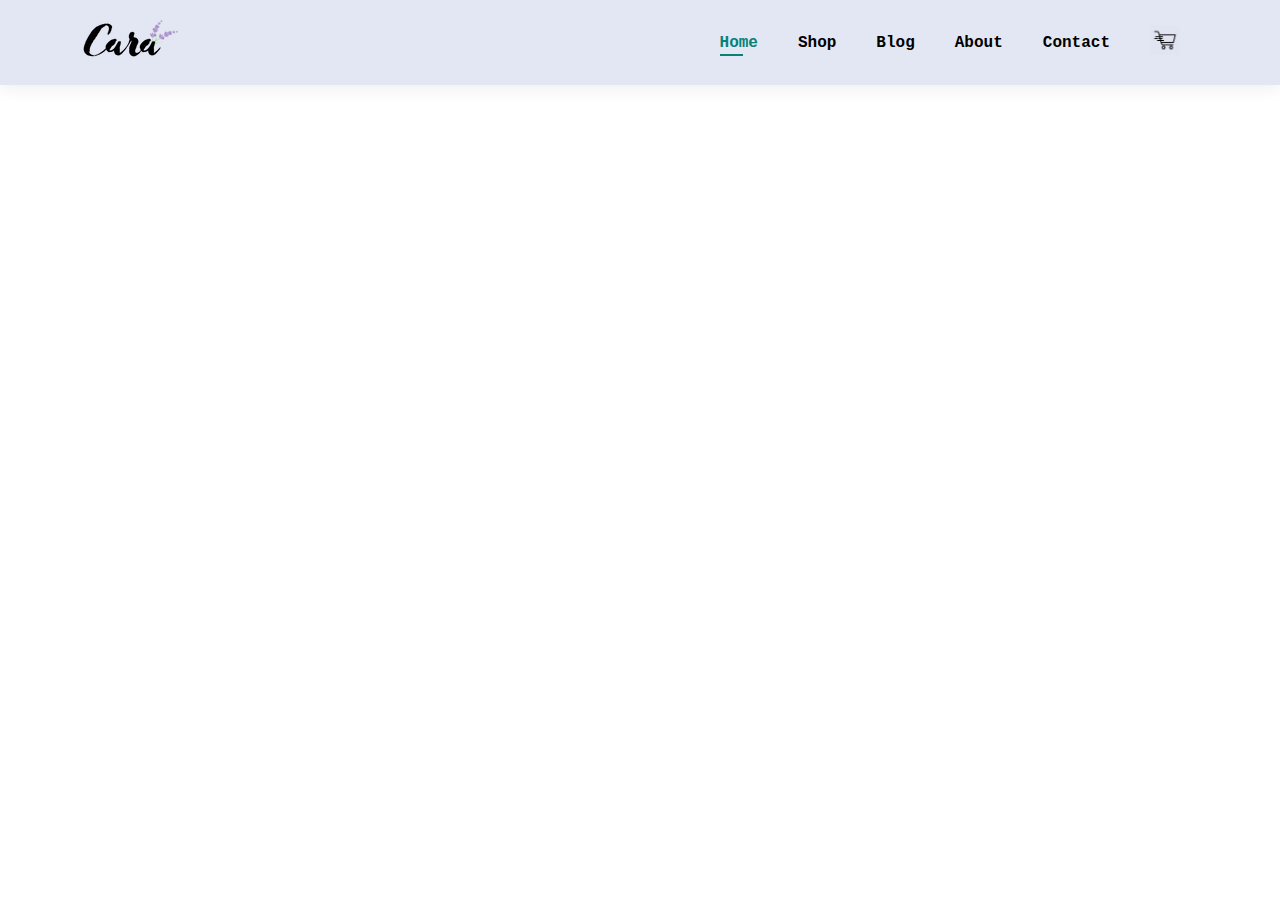
==== index.html @ 68642452 "done with navbar" ====
<!DOCTYPE html>
<html lang="en">
<head>
    <meta charset="UTF-8">
    <meta http-equiv="X-UA-Compatible" content="IE=edge">
    <meta name="viewport" content="width=device-width, initial-scale=1.0">
    <title>Document</title>
    <link rel="stylesheet" href="https://cdnjs.cloudflare.com/ajax/libs/font-awesome/6.2.1/css/all.min.css" integrity="sha512-MV7K8+y+gLIBoVD59lQIYicR65iaqukzvf/nwasF0nqhPay5w/9lJmVM2hMDcnK1OnMGCdVK+iQrJ7lzPJQd1w==" crossorigin="anonymous" referrerpolicy="no-referrer" />
    <link rel="stylesheet" href="style.css">
    <script defer src="script.js"></script>
</head>
<body>

    <section id="header">
        <a href="#"><img src="img/logo.png" class="logo" alt=""></a>

        <div >
            <ul id="navbar">
                <li><a class="active" href="index.html">Home</a></li>
                <li><a href="shop.html">Shop</a></li>
                <li><a href="blog.html">Blog</a></li>
                <li><a href="about.html">About</a></li>
                <li><a href="contact.html">Contact</a></li>
                <li><a href="cart.html"><img src="img/shop-logo.jpg" class="cart-logo" alt=""></a></li>
            </ul>

        </div>

    </section>





    
</body>
</html>
---- style.css ----
*{
    margin: 0;
    padding: 0;
    box-sizing: border-box;
    font-family: 'Courier New', Courier, monospace;
}

.cart-logo{
    width: 30px;
}

h1{
    font-size: 50px;
    line-height: 64px;
    color: #222;
}
h2{
    font-size: 46px;
    line-height: 54px;
    color: #222;
}

h4{
    font-size: 20px;
    color: #222;
}

h6{
    font-weight: 700;
    font-size: 12px;
}
p{
    font-size: 16px;
    color: #465b52;
    margin: 15px 0 20px 0;
}

.section-p1{
    padding: 40px 80px;
}
.section-m1{
    padding: 40px 0;
}
body{
    width: 100%;
}


/* Header Start */
#header{
    display: flex;
    align-items: center;
    justify-content: space-between;
    padding: 20px 80px;
    background: #E3E6F3;
    box-shadow: 0 5px 15px rgba(0,0,0,0.06);
}

#navbar{
    display: flex;
    align-items: center;
    justify-content: center;
}

#navbar li{
    list-style: none;
    padding: 0 20px;
    position: relative;
}
#navbar li a{
    text-decoration: none;
    font-size: 16px;
    font-weight: 600;
    color: black ;
    transition: 0.3s ease;
}

#navbar li a:hover,
#navbar li a.active
{
    color: #088178;
}

#navbar li a.active::after,
#navbar li a:hover::after{
    content: '';
    width: 30%;
    height: 2px;
    background-color: #088178;
    position: absolute;
    bottom: -4px;
    left: 20px;
}
/* Header End */
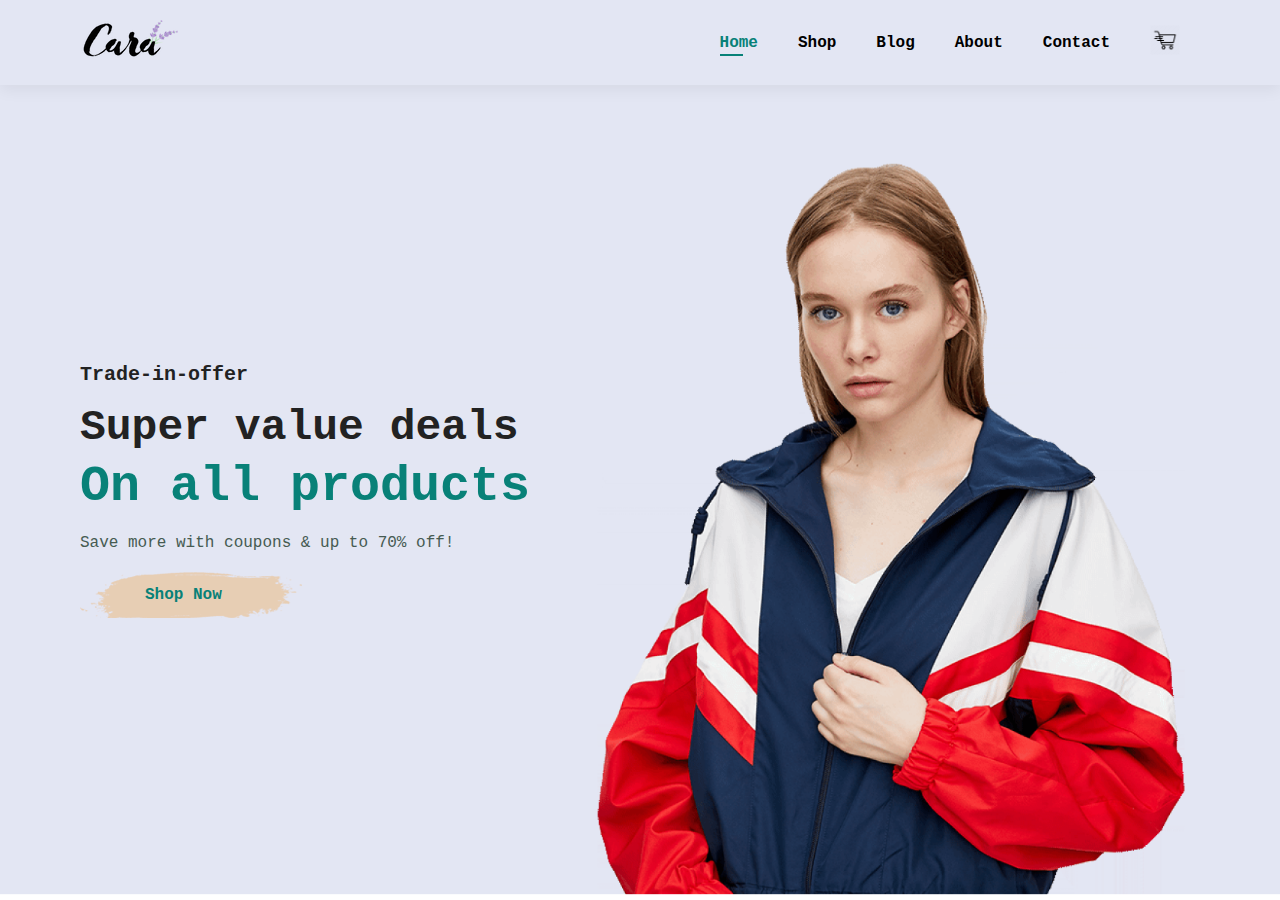
==== commit 22aa9e2e: "hero section add" ====
--- a/index.html
+++ b/index.html
@@ -28,6 +28,14 @@
 
     </section>
 
+    <section id="hero">
+        <h4>Trade-in-offer</h4>
+        <h2>Super value deals</h2>
+        <h1>On all products</h1>
+        <p>Save more with coupons & up to 70% off!</p>
+        <button>Shop Now</button>
+    </section>
+
 
 
 
--- a/style.css
+++ b/style.css
@@ -16,7 +16,7 @@
     color: #222;
 }
 h2{
-    font-size: 46px;
+    font-size: 43px;
     line-height: 54px;
     color: #222;
 }
@@ -55,6 +55,10 @@
     padding: 20px 80px;
     background: #E3E6F3;
     box-shadow: 0 5px 15px rgba(0,0,0,0.06);
+    z-index: 999;
+    position: sticky;
+    top: 0;
+    left: 0;
 }
 
 #navbar{
@@ -93,3 +97,35 @@
     left: 20px;
 }
 /* Header End */
+
+/* Home page */
+#hero{
+    background-image: url("img/hero4.png");
+    width: 100%;
+    height: 90vh;
+    background-size: cover;
+    background-position: top 25% right 0;
+    padding: 0 80px;
+    display: flex;
+    flex-direction: column;
+    align-items: flex-start;
+    justify-content: center;
+}
+#hero h4{
+    padding-bottom: 15px;
+}
+#hero h1{
+    color: #088178;
+}
+
+#hero button{
+    background-image: url("img/button.png");
+    background-color: transparent;
+    color: #088178;
+    border: none;
+    padding: 14px 80px 14px 65px;
+    background-repeat: no-repeat;
+    cursor: pointer;
+    font-weight: 700;
+    font-size: 16px;
+}
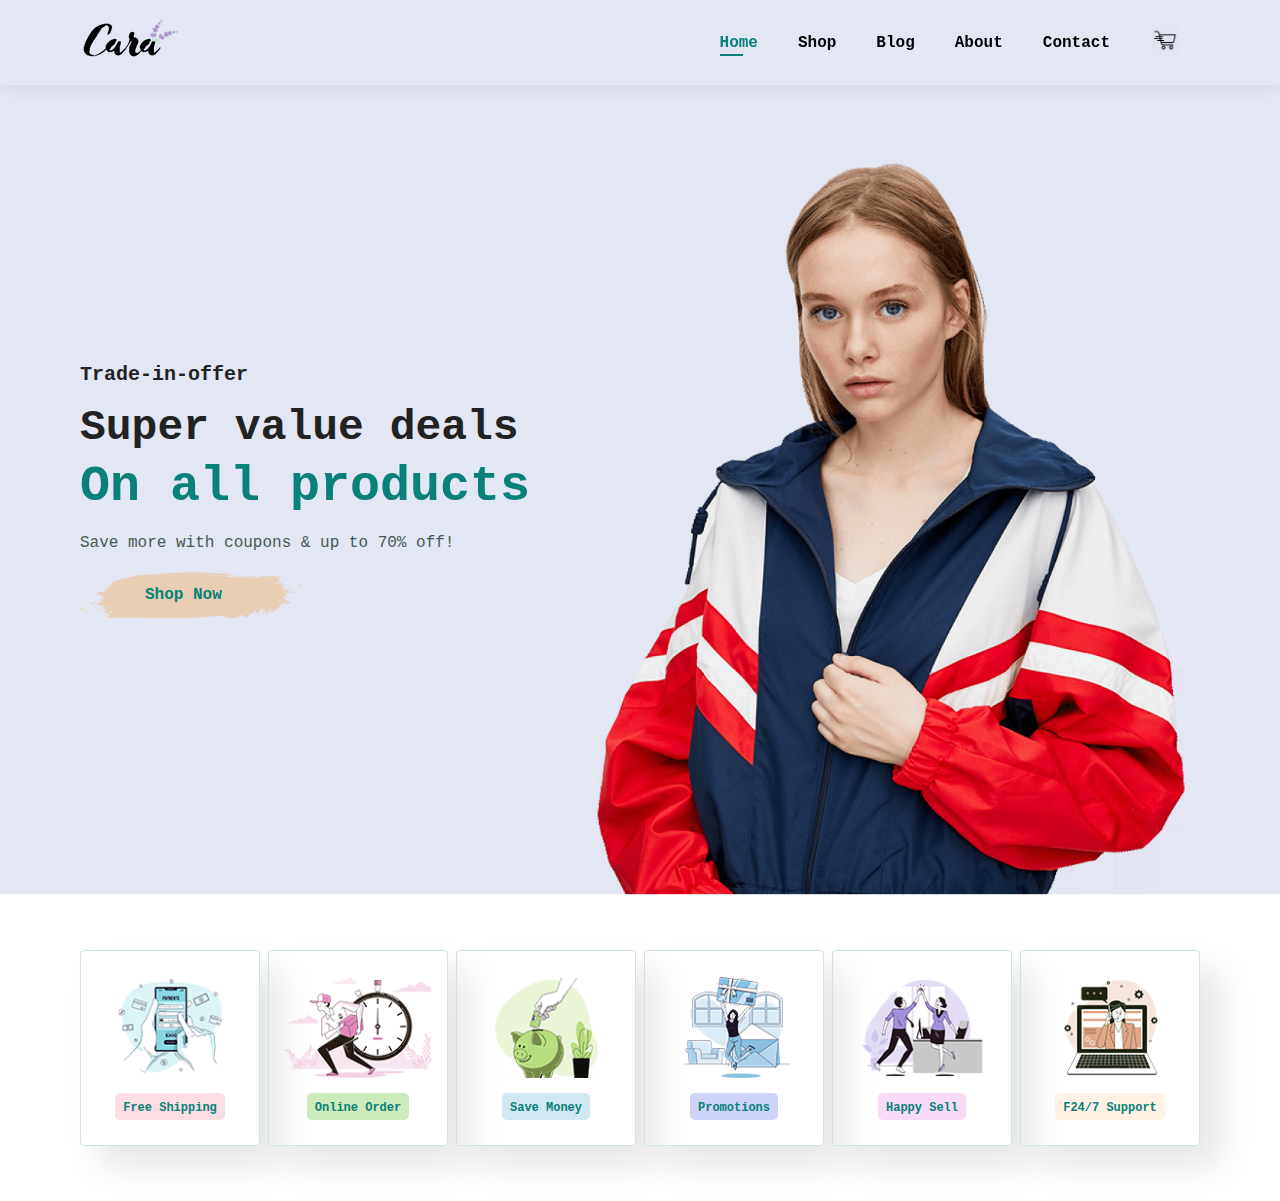
==== commit 847f29b3: "feature add" ====
--- a/index.html
+++ b/index.html
@@ -36,6 +36,34 @@
         <button>Shop Now</button>
     </section>
 
+    <section id="feature" class="section-p1">
+        <div class="fe-box">
+            <img src="img/features/f1.png" alt="">
+            <h6>Free Shipping</h6>
+        </div>
+        <div class="fe-box">
+            <img src="img/features/f2.png" alt="">
+            <h6>Online Order</h6>
+        </div>
+        <div class="fe-box">
+            <img src="img/features/f3.png" alt="">
+            <h6>Save Money</h6>
+        </div>
+        <div class="fe-box">
+            <img src="img/features/f4.png" alt="">
+            <h6>Promotions</h6>
+        </div>
+        <div class="fe-box">
+            <img src="img/features/f5.png" alt="">
+            <h6>Happy Sell</h6>
+        </div>
+        <div class="fe-box">
+            <img src="img/features/f6.png" alt="">
+            <h6>F24/7 Support</h6>
+        </div>
+        
+    </section>
+
 
 
 
--- a/style.css
+++ b/style.css
@@ -129,3 +129,50 @@
     font-weight: 700;
     font-size: 16px;
 }
+
+/* feature section */
+#feature{
+    display: flex;
+    align-items: center;
+    justify-content: space-between;
+    flex-wrap: wrap;
+}
+#feature .fe-box{
+    width: 180px;
+    text-align: center;
+    padding: 25px 15px;
+    box-shadow: 20px 20px 34px rgba(0,0,0,0.1);
+    border: 1px solid #cce7d0;
+    border-radius: 4px;
+    margin: 15px 0;
+}
+#feature .fe-box:hover{
+    box-shadow: 10px 10px 54px rgba(70,62,221,0.1);
+}
+#feature .fe-box h6{
+    display: inline-block;
+    padding: 9px 8px 6px 8px;
+    line-height: 1;
+    border-radius: 5px;
+    color: #088178;
+    background-color: #fddde4;
+}
+#feature .fe-box img{
+    width: 100%;
+    margin-bottom:10px ;
+}
+#feature .fe-box:nth-child(2) h6{
+background-color: #cdebbc;
+}
+#feature .fe-box:nth-child(3) h6{
+background-color: #d1e8f2;
+}
+#feature .fe-box:nth-child(4) h6{
+background-color: #cdd4f8;
+}
+#feature .fe-box:nth-child(5) h6{
+background-color: #f6dbf6;
+}
+#feature .fe-box:nth-child(6) h6{
+background-color: #fff2e5;
+}
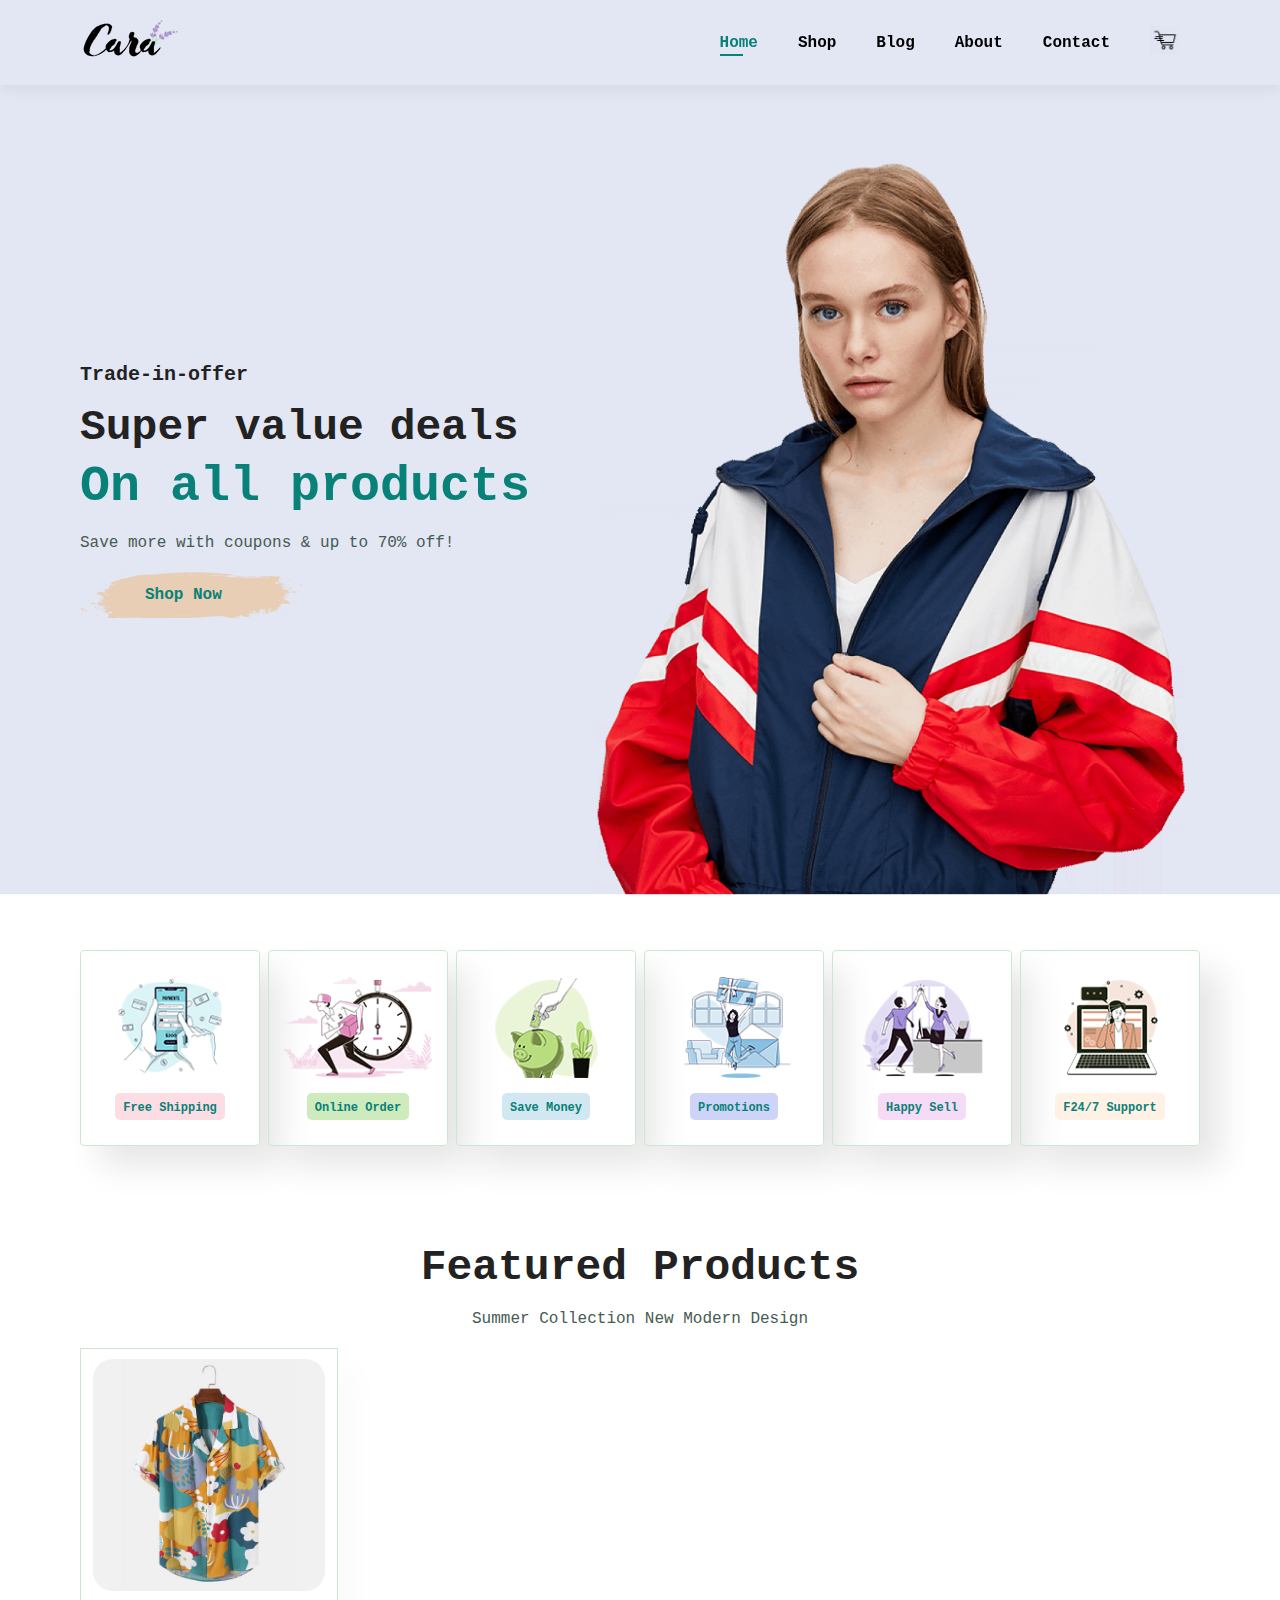
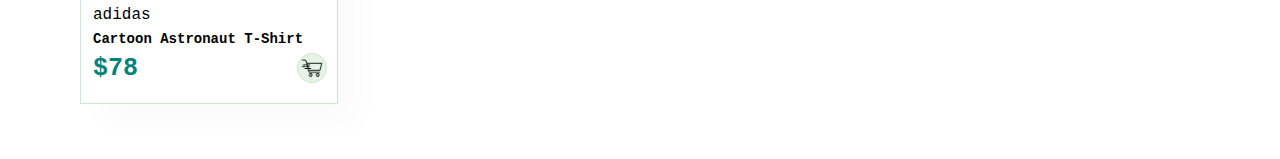
==== commit 0efd5ee7: "cart added" ====
--- a/index.html
+++ b/index.html
@@ -64,7 +64,25 @@
         
     </section>
 
+<section id="product1" class="section-p1">
+    <h2>Featured Products</h2>
+    <p>Summer Collection New Modern Design</p>
+    <div class="pro-container">
+        <div class="pro">
+            <img class="pro-img" src="img/products/f1.jpg" alt="">
+            <div class="des">
+                <span>adidas</span>
+                <h5>Cartoon Astronaut T-Shirt</h5>
+                <h4>$78</h4>
+                <div>
+                    <a href="#"><img src="img/shop-logo.jpg" class="cart" alt=""></a>
+                </div>
+            </div>
+        </div>
 
+    </div>
+
+</section>
 
 
 
--- a/style.css
+++ b/style.css
@@ -176,3 +176,58 @@
 #feature .fe-box:nth-child(6) h6{
 background-color: #fff2e5;
 }
+
+
+/* feature product (card) */
+#product1{
+    text-align: center;
+}
+#product1 .pro{
+    width: 23%;
+    min-width: 250px;
+    padding: 10px 12px;
+    border: 1px solid #cce7d0;
+    cursor: pointer;
+    box-shadow: 20px 20px 30px rgba(0,0,0,0.02);
+    margin: 15px 0;
+    transition: 0.2s ease;
+    position: relative;
+}
+#product1 .pro:hover{
+    box-shadow: 20px 20px 30px rgba(0,0,0,0.06);
+}
+#product1 .pro .pro-img{
+    width: 100%;
+    border-radius: 20px;
+}
+#product1 .pro .des{
+    text-align: start;
+    padding: 10px 0;
+}
+#product1 .pro .des h5{
+    padding-top: 7px;
+    color: black;
+    font-size: 14px;
+}
+#product1 .pro .des h4{
+    padding-top: 7px;
+    font-size: 25px;
+    font-weight: 700;
+    color: #088178;
+}
+
+#product1 .pro .cart{
+    width: 30px;
+    height: 30px;
+    line-height: 30px;
+    border-radius: 40px;
+    background-color:#e8f6ea;
+    color: #088178;
+    font-weight: 500;
+    border: 1px solid #cce7d0;
+    position: absolute;
+    bottom: 20px;
+    right: 10px;
+}
+
+
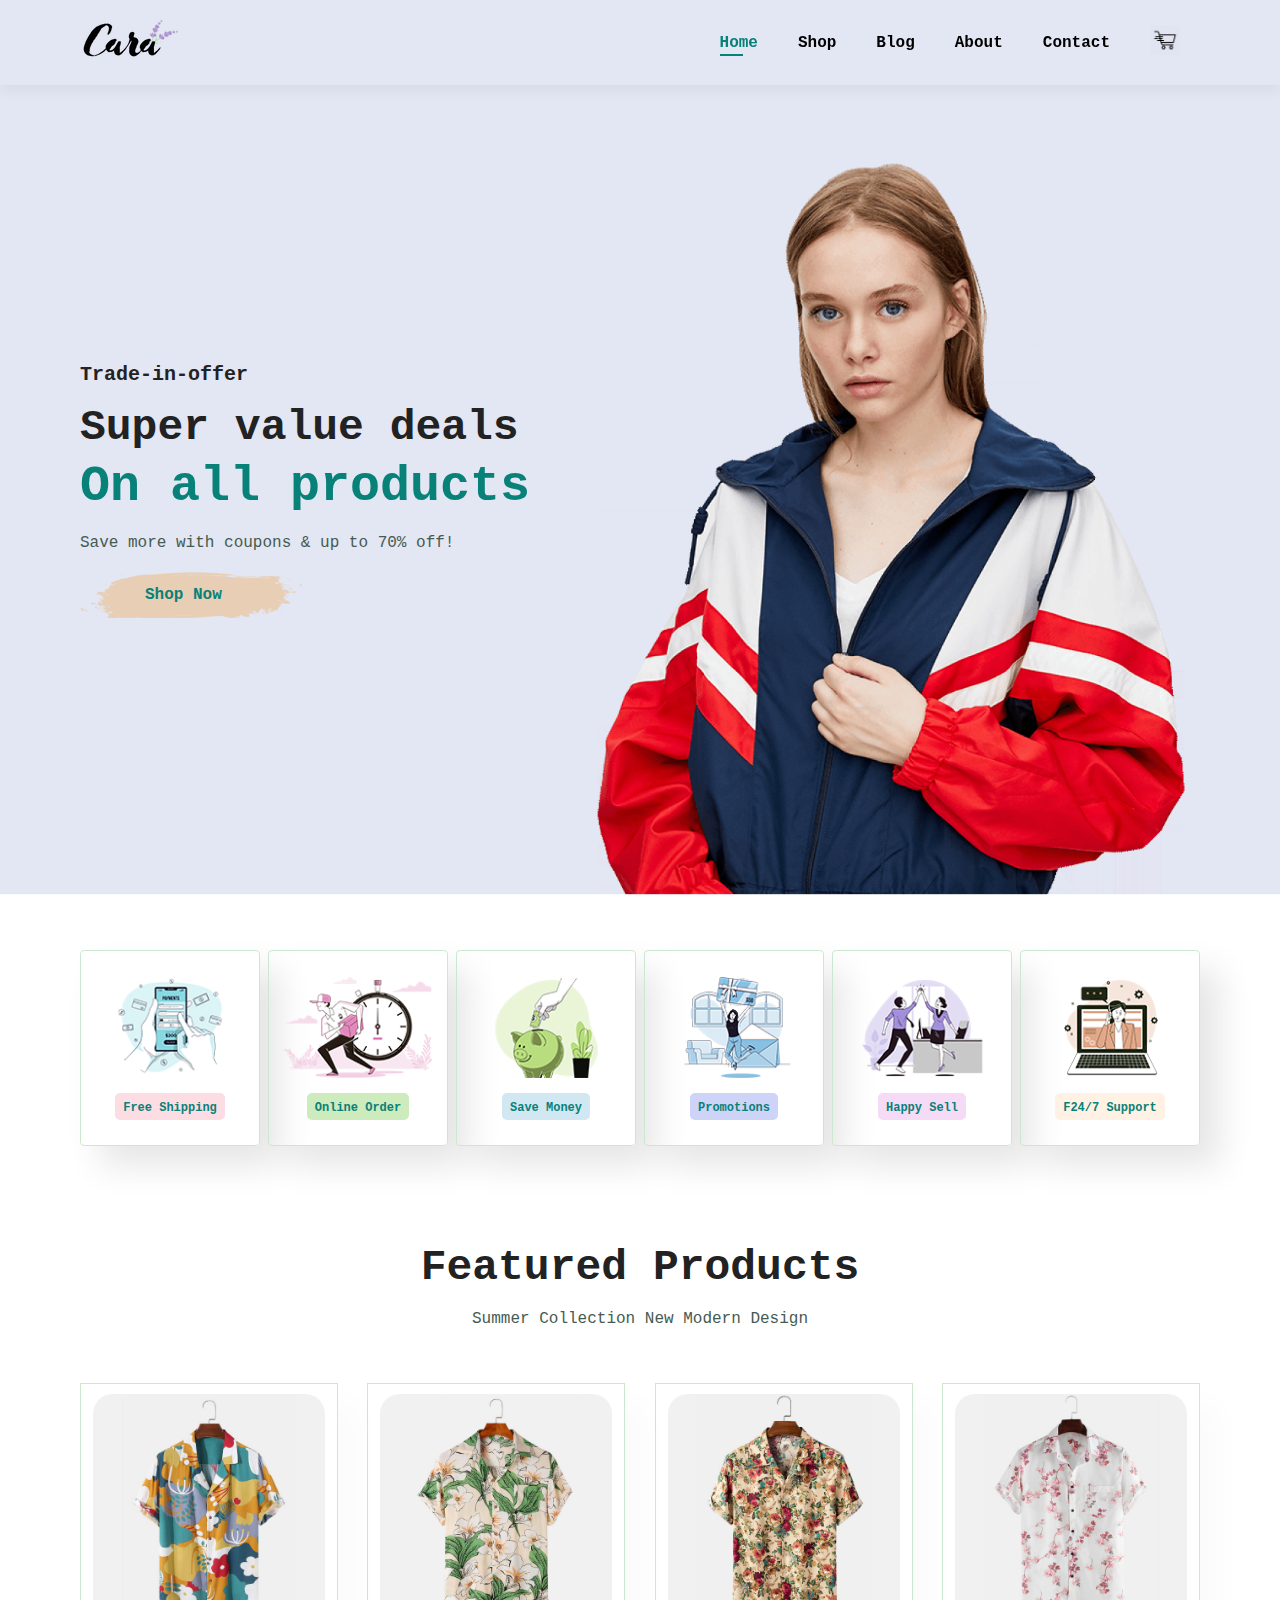
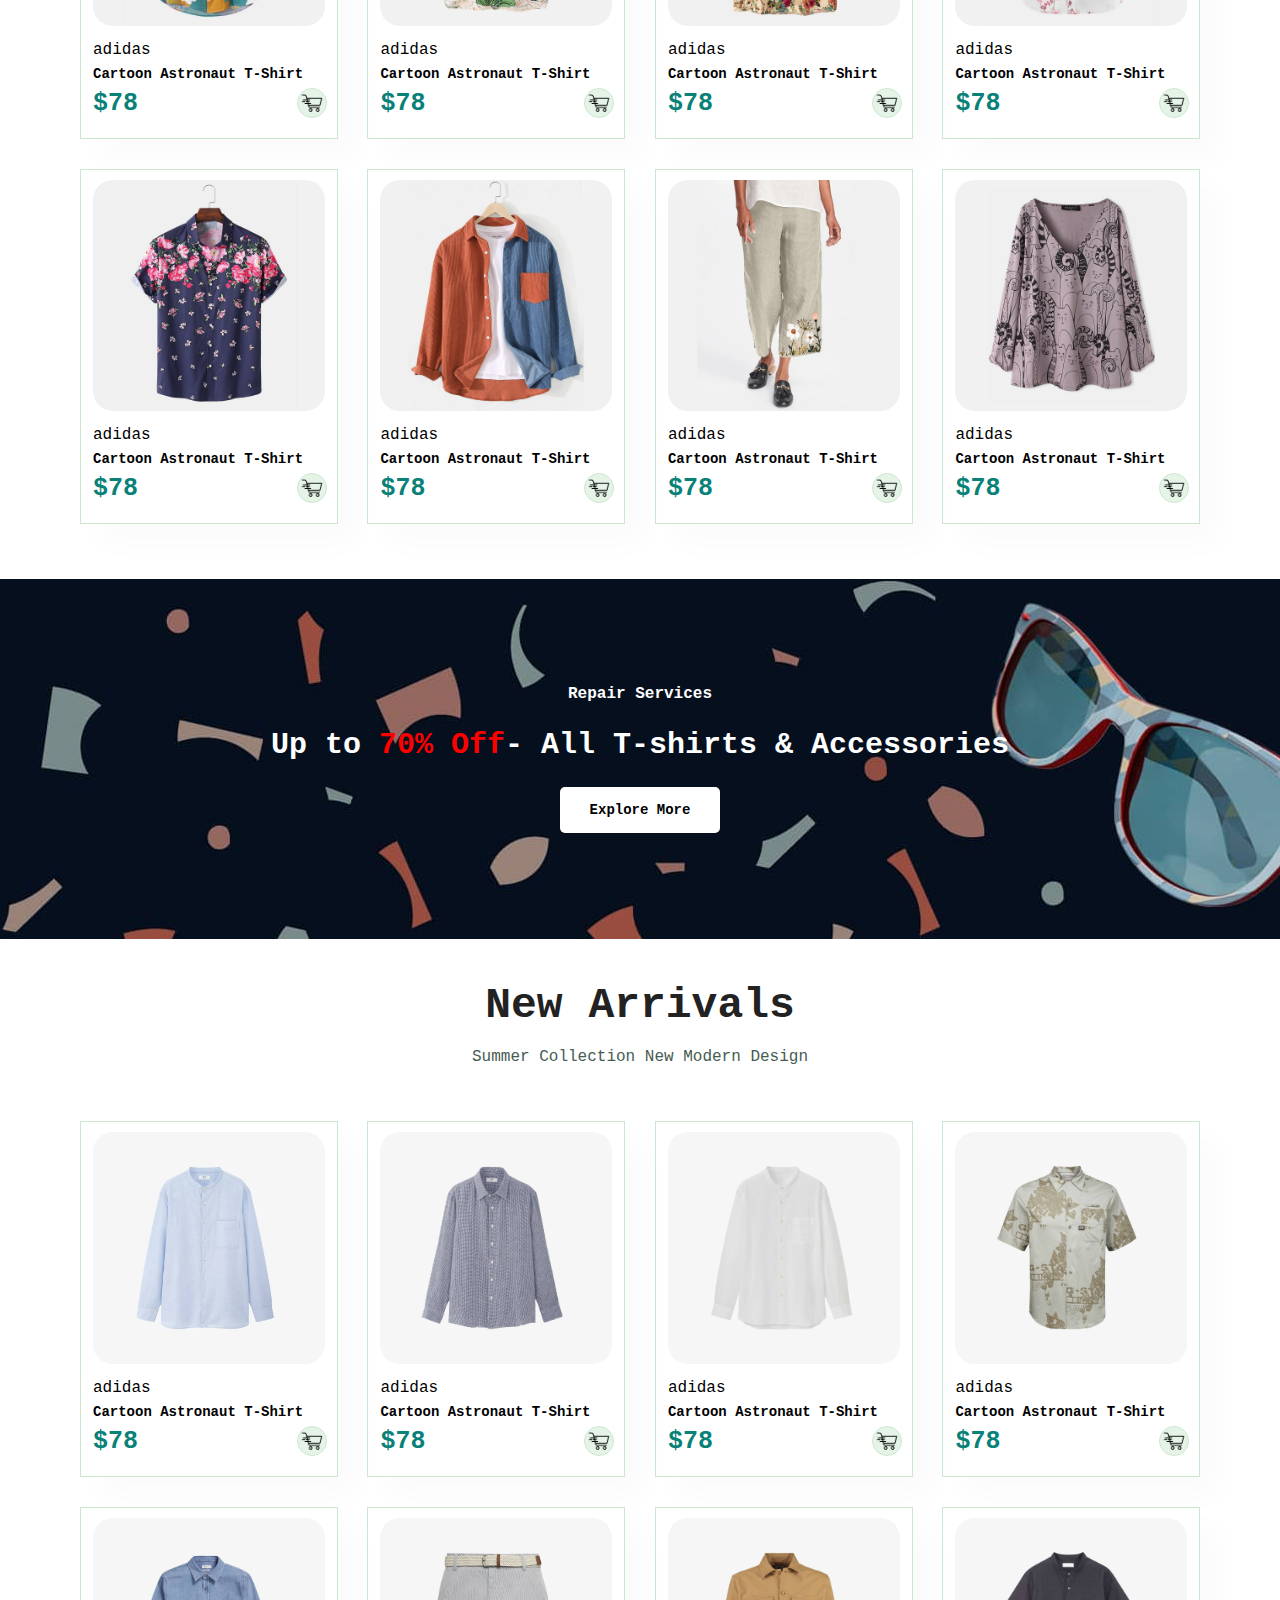
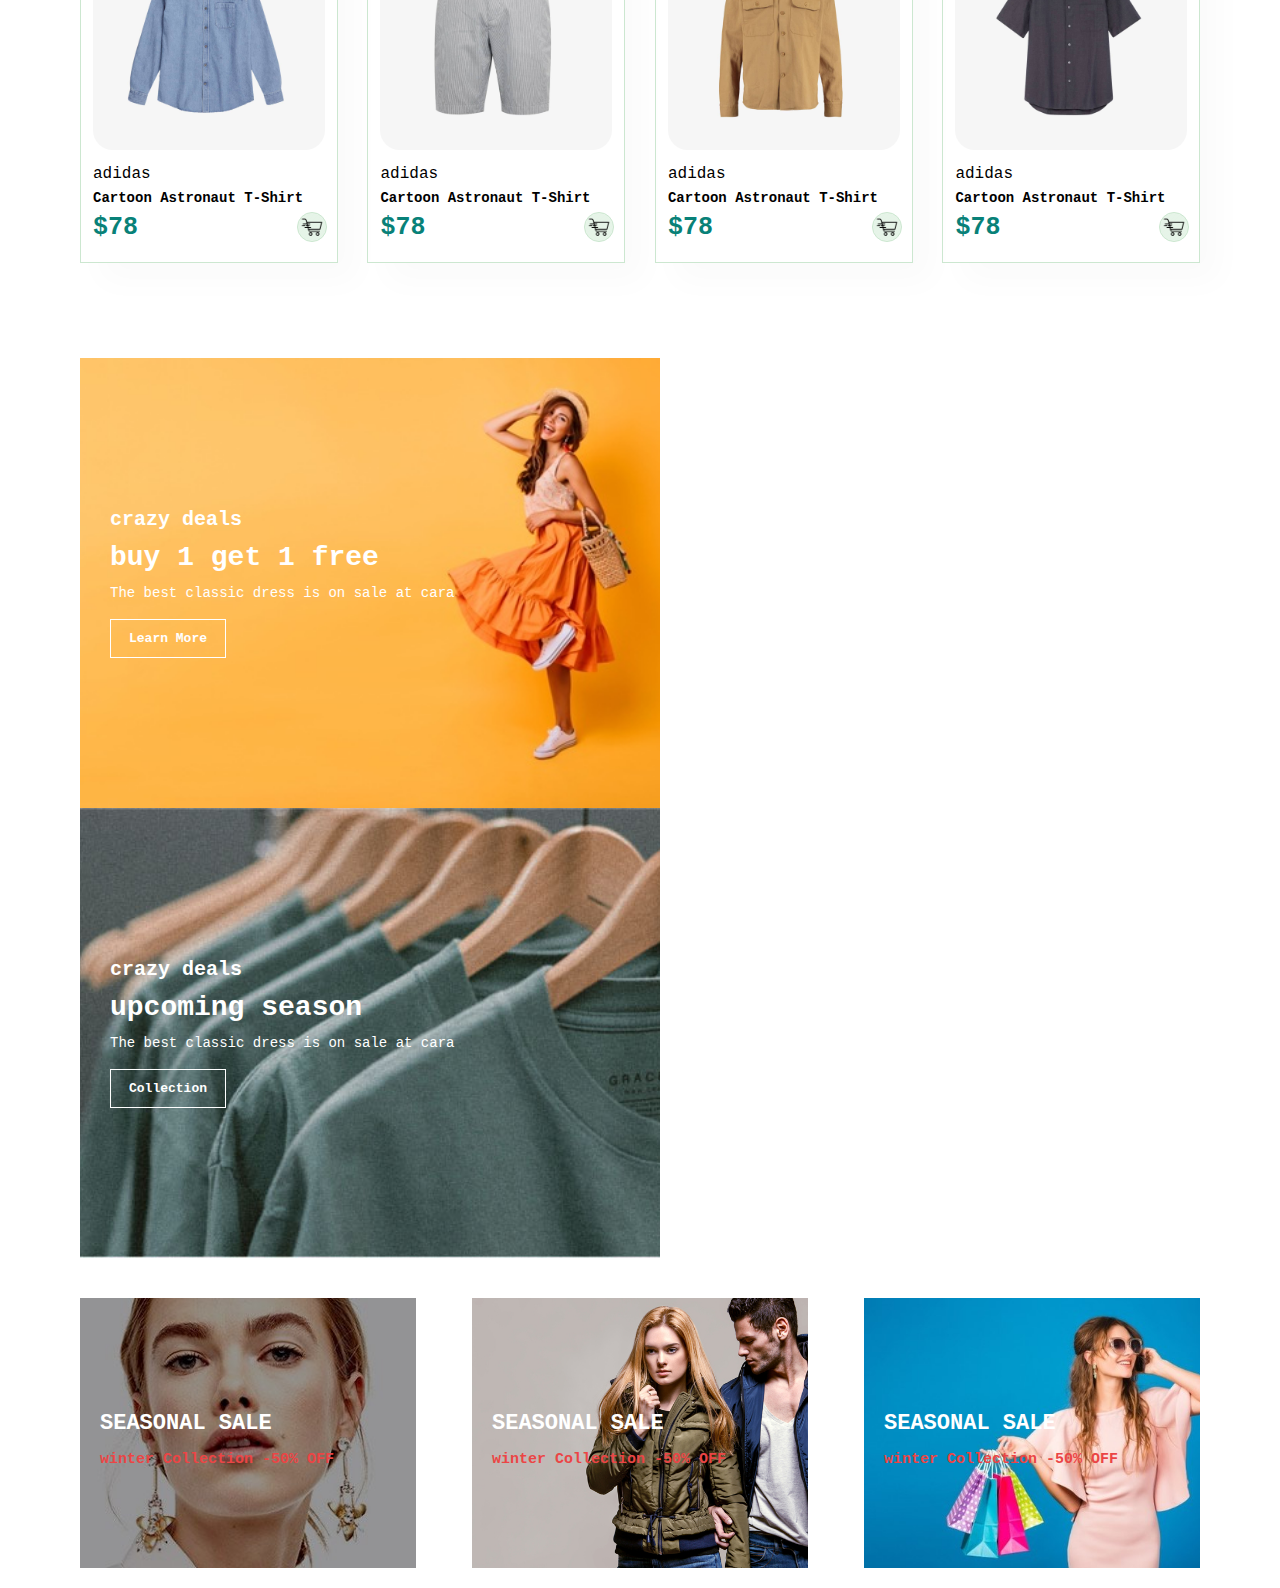
==== commit 571de904: "banner add" ====
--- a/index.html
+++ b/index.html
@@ -1,20 +1,24 @@
 <!DOCTYPE html>
 <html lang="en">
+
 <head>
     <meta charset="UTF-8">
     <meta http-equiv="X-UA-Compatible" content="IE=edge">
     <meta name="viewport" content="width=device-width, initial-scale=1.0">
     <title>Document</title>
-    <link rel="stylesheet" href="https://cdnjs.cloudflare.com/ajax/libs/font-awesome/6.2.1/css/all.min.css" integrity="sha512-MV7K8+y+gLIBoVD59lQIYicR65iaqukzvf/nwasF0nqhPay5w/9lJmVM2hMDcnK1OnMGCdVK+iQrJ7lzPJQd1w==" crossorigin="anonymous" referrerpolicy="no-referrer" />
+    <link rel="stylesheet" href="https://cdnjs.cloudflare.com/ajax/libs/font-awesome/6.2.1/css/all.min.css"
+        integrity="sha512-MV7K8+y+gLIBoVD59lQIYicR65iaqukzvf/nwasF0nqhPay5w/9lJmVM2hMDcnK1OnMGCdVK+iQrJ7lzPJQd1w=="
+        crossorigin="anonymous" referrerpolicy="no-referrer" />
     <link rel="stylesheet" href="style.css">
     <script defer src="script.js"></script>
 </head>
+
 <body>
 
     <section id="header">
         <a href="#"><img src="img/logo.png" class="logo" alt=""></a>
 
-        <div >
+        <div>
             <ul id="navbar">
                 <li><a class="active" href="index.html">Home</a></li>
                 <li><a href="shop.html">Shop</a></li>
@@ -61,31 +65,250 @@
             <img src="img/features/f6.png" alt="">
             <h6>F24/7 Support</h6>
         </div>
-        
-    </section>
-
-<section id="product1" class="section-p1">
-    <h2>Featured Products</h2>
-    <p>Summer Collection New Modern Design</p>
-    <div class="pro-container">
-        <div class="pro">
-            <img class="pro-img" src="img/products/f1.jpg" alt="">
-            <div class="des">
-                <span>adidas</span>
-                <h5>Cartoon Astronaut T-Shirt</h5>
-                <h4>$78</h4>
-                <div>
-                    <a href="#"><img src="img/shop-logo.jpg" class="cart" alt=""></a>
-                </div>
-            </div>
-        </div>
-
-    </div>
-
-</section>
-
-
-
-    
+
+    </section>
+
+    <section id="product1" class="section-p1">
+        <h2>Featured Products</h2>
+        <p>Summer Collection New Modern Design</p>
+        <div class="pro-container">
+            <div class="pro">
+                <img class="pro-img" src="img/products/f1.jpg" alt="">
+                <div class="des">
+                    <span>adidas</span>
+                    <h5>Cartoon Astronaut T-Shirt</h5>
+                    <h4>$78</h4>
+                    <div>
+                        <a href="#"><img src="img/shop-logo.jpg" class="cart" alt=""></a>
+                    </div>
+                </div>
+            </div>
+            <div class="pro">
+                <img class="pro-img" src="img/products/f2.jpg" alt="">
+                <div class="des">
+                    <span>adidas</span>
+                    <h5>Cartoon Astronaut T-Shirt</h5>
+                    <h4>$78</h4>
+                    <div>
+                        <a href="#"><img src="img/shop-logo.jpg" class="cart" alt=""></a>
+                    </div>
+                </div>
+            </div>
+            <div class="pro">
+                <img class="pro-img" src="img/products/f3.jpg" alt="">
+                <div class="des">
+                    <span>adidas</span>
+                    <h5>Cartoon Astronaut T-Shirt</h5>
+                    <h4>$78</h4>
+                    <div>
+                        <a href="#"><img src="img/shop-logo.jpg" class="cart" alt=""></a>
+                    </div>
+                </div>
+            </div>
+            <div class="pro">
+                <img class="pro-img" src="img/products/f4.jpg" alt="">
+                <div class="des">
+                    <span>adidas</span>
+                    <h5>Cartoon Astronaut T-Shirt</h5>
+                    <h4>$78</h4>
+                    <div>
+                        <a href="#"><img src="img/shop-logo.jpg" class="cart" alt=""></a>
+                    </div>
+                </div>
+            </div>
+            <div class="pro">
+                <img class="pro-img" src="img/products/f5.jpg" alt="">
+                <div class="des">
+                    <span>adidas</span>
+                    <h5>Cartoon Astronaut T-Shirt</h5>
+                    <h4>$78</h4>
+                    <div>
+                        <a href="#"><img src="img/shop-logo.jpg" class="cart" alt=""></a>
+                    </div>
+                </div>
+            </div>
+            <div class="pro">
+                <img class="pro-img" src="img/products/f6.jpg" alt="">
+                <div class="des">
+                    <span>adidas</span>
+                    <h5>Cartoon Astronaut T-Shirt</h5>
+                    <h4>$78</h4>
+                    <div>
+                        <a href="#"><img src="img/shop-logo.jpg" class="cart" alt=""></a>
+                    </div>
+                </div>
+            </div>
+            <div class="pro">
+                <img class="pro-img" src="img/products/f7.jpg" alt="">
+                <div class="des">
+                    <span>adidas</span>
+                    <h5>Cartoon Astronaut T-Shirt</h5>
+                    <h4>$78</h4>
+                    <div>
+                        <a href="#"><img src="img/shop-logo.jpg" class="cart" alt=""></a>
+                    </div>
+                </div>
+            </div>
+            <div class="pro">
+                <img class="pro-img" src="img/products/f8.jpg" alt="">
+                <div class="des">
+                    <span>adidas</span>
+                    <h5>Cartoon Astronaut T-Shirt</h5>
+                    <h4>$78</h4>
+                    <div>
+                        <a href="#"><img src="img/shop-logo.jpg" class="cart" alt=""></a>
+                    </div>
+                </div>
+            </div>
+        </div>
+
+    </section>
+
+    <!-- banner -->
+    <section id="banner" class="section-m1">
+        <h4>Repair Services</h4>
+        <h1>Up to <span>70% Off</span>- All T-shirts & Accessories</h1>
+        <button class="normal">Explore More</button>
+    </section>
+
+    <!-- new product card -->
+    <section id="product1" class="section-p1">
+        <h2>New Arrivals</h2>
+        <p>Summer Collection New Modern Design</p>
+        <div class="pro-container">
+            <div class="pro">
+                <img class="pro-img" src="img/products/n1.jpg" alt="">
+                <div class="des">
+                    <span>adidas</span>
+                    <h5>Cartoon Astronaut T-Shirt</h5>
+                    <h4>$78</h4>
+                    <div>
+                        <a href="#"><img src="img/shop-logo.jpg" class="cart" alt=""></a>
+                    </div>
+                </div>
+            </div>
+            <div class="pro">
+                <img class="pro-img" src="img/products/n2.jpg" alt="">
+                <div class="des">
+                    <span>adidas</span>
+                    <h5>Cartoon Astronaut T-Shirt</h5>
+                    <h4>$78</h4>
+                    <div>
+                        <a href="#"><img src="img/shop-logo.jpg" class="cart" alt=""></a>
+                    </div>
+                </div>
+            </div>
+            <div class="pro">
+                <img class="pro-img" src="img/products/n3.jpg" alt="">
+                <div class="des">
+                    <span>adidas</span>
+                    <h5>Cartoon Astronaut T-Shirt</h5>
+                    <h4>$78</h4>
+                    <div>
+                        <a href="#"><img src="img/shop-logo.jpg" class="cart" alt=""></a>
+                    </div>
+                </div>
+            </div>
+            <div class="pro">
+                <img class="pro-img" src="img/products/n4.jpg" alt="">
+                <div class="des">
+                    <span>adidas</span>
+                    <h5>Cartoon Astronaut T-Shirt</h5>
+                    <h4>$78</h4>
+                    <div>
+                        <a href="#"><img src="img/shop-logo.jpg" class="cart" alt=""></a>
+                    </div>
+                </div>
+            </div>
+            <div class="pro">
+                <img class="pro-img" src="img/products/n5.jpg" alt="">
+                <div class="des">
+                    <span>adidas</span>
+                    <h5>Cartoon Astronaut T-Shirt</h5>
+                    <h4>$78</h4>
+                    <div>
+                        <a href="#"><img src="img/shop-logo.jpg" class="cart" alt=""></a>
+                    </div>
+                </div>
+            </div>
+            <div class="pro">
+                <img class="pro-img" src="img/products/n6.jpg" alt="">
+                <div class="des">
+                    <span>adidas</span>
+                    <h5>Cartoon Astronaut T-Shirt</h5>
+                    <h4>$78</h4>
+                    <div>
+                        <a href="#"><img src="img/shop-logo.jpg" class="cart" alt=""></a>
+                    </div>
+                </div>
+            </div>
+            <div class="pro">
+                <img class="pro-img" src="img/products/n7.jpg" alt="">
+                <div class="des">
+                    <span>adidas</span>
+                    <h5>Cartoon Astronaut T-Shirt</h5>
+                    <h4>$78</h4>
+                    <div>
+                        <a href="#"><img src="img/shop-logo.jpg" class="cart" alt=""></a>
+                    </div>
+                </div>
+            </div>
+            <div class="pro">
+                <img class="pro-img" src="img/products/n8.jpg" alt="">
+                <div class="des">
+                    <span>adidas</span>
+                    <h5>Cartoon Astronaut T-Shirt</h5>
+                    <h4>$78</h4>
+                    <div>
+                        <a href="#"><img src="img/shop-logo.jpg" class="cart" alt=""></a>
+                    </div>
+                </div>
+            </div>
+        </div>
+
+    </section>
+
+    <!-- banner collection gallery -->
+
+    <section id="sm-banner" class="section-p1">
+        <div class="banner-box">
+            <h4>crazy deals</h4>
+            <h2>buy 1 get 1 free</h2>
+            <span>The best classic dress is on sale at cara</span>
+            <button class="white">Learn More</button>
+        </div>
+        <div class="banner-box banner-box2">
+            <h4>crazy deals</h4>
+            <h2>upcoming season</h2>
+            <span>The best classic dress is on sale at cara</span>
+            <button class="white">Collection</button>
+        </div>
+
+    </section>
+    <!-- text-banner -->
+    <section id="banner3">
+        <div class="banner-box">
+            <h2>SEASONAL SALE</h2>
+            <h3>winter Collection -50% OFF</h3>
+
+        </div>
+        <div class="banner-box banner-box2">
+            <h2>SEASONAL SALE</h2>
+            <h3>winter Collection -50% OFF</h3>
+
+        </div>
+        <div class="banner-box banner-box3">
+            <h2>SEASONAL SALE</h2>
+            <h3>winter Collection -50% OFF</h3>
+
+        </div>
+
+    </section>
+
+
+
+
+
 </body>
+
 </html>--- a/style.css
+++ b/style.css
@@ -34,6 +34,29 @@
     font-size: 16px;
     color: #465b52;
     margin: 15px 0 20px 0;
+}
+button.normal{
+    font-size: 14px;
+    font-weight: 600;
+    padding: 15px 30px;
+    color: black;
+    background-color: #fff;
+    border-radius: 5px;
+    cursor: pointer;
+    border: none;
+    outline: none;
+    transition: 0.2s;
+}
+button.white{
+    font-size: 13px;
+    font-weight: 600;
+    padding: 11px 18px;
+    color: #fff;
+    background-color: transparent;
+    cursor: pointer;
+    border: 1px solid #fff;
+    outline: none;
+    transition: 0.2s;
 }
 
 .section-p1{
@@ -181,6 +204,13 @@
 /* feature product (card) */
 #product1{
     text-align: center;
+
+}
+#product1 .pro-container{
+    display: flex;
+    justify-content: space-between;
+    flex-wrap: wrap;
+    padding-top: 20px;
 }
 #product1 .pro{
     width: 23%;
@@ -230,4 +260,116 @@
     right: 10px;
 }
 
-
+/* banner */
+#banner{
+    display: flex;
+    flex-direction: column;
+    justify-content: center;
+    align-items: center;
+    text-align: center;
+    background-image: url('img/banner/b2.jpg');
+    width: 100%;
+    height: 40vh;
+    background-size: cover;
+    background-position: center;
+}
+
+#banner h4{
+    color: white;
+    font-size: 16px;
+    
+}
+
+#banner h1{
+    color: white;
+    font-size: 30px;
+    padding: 10px 0;
+}
+
+#banner h1 span{
+color: red;
+}
+
+#banner button:hover{
+ background-color:#088178;
+ color: #fff;
+}
+
+/* banner gallery */
+#sm-banner{
+    display: flex;
+    justify-content: space-between;
+    flex-wrap: wrap;
+}
+#sm-banner .banner-box{
+    display: flex;
+    flex-direction: column;
+    justify-content: center;
+    align-items: flex-start;
+    background-image: url('img/banner/b17.jpg');
+    min-width: 580px;
+    height: 50vh;
+    background-size: cover;
+    background-position: center;
+    padding: 30px;
+}
+#sm-banner .banner-box2{
+    background-image: url('img/banner/b10.jpg');
+}
+
+#sm-banner h4{
+    color: #fff;
+    font-size: 20px;
+    font-weight: 400px;
+}
+#sm-banner h2{
+    color: #fff;
+    font-size: 28px;
+    font-weight: 800px;
+}
+#sm-banner span{
+    color: #fff;
+    font-size: 14px;
+    font-weight: 500px;
+    padding-bottom: 18px;
+}
+#sm-banner .banner-box:hover button{
+    background-color: #088178;
+    border: 1px solid #088178;
+}
+#banner3 .banner-box{
+    display: flex;
+    flex-direction: column;
+    justify-content: center;
+    align-items: flex-start;
+    background-image: url('img/banner/b7.jpg');
+    min-width: 30%;
+    height: 30vh;
+    background-size: cover;
+    background-position: center;
+    padding: 20px;
+    margin-bottom: 20px;
+}
+#banner3 .banner-box2{
+    background-image: url('img/banner/b4.jpg');
+}
+#banner3 .banner-box3{
+    background-image: url('img/banner/b18.jpg');
+}
+#banner3{
+    display: flex;
+    justify-content: space-between;
+    flex-wrap: wrap;
+    padding: 0 80px;
+}
+#banner3 h2{
+   color: #fff;
+   font-weight: 900;
+   font-size: 22px;
+}
+#banner3 h3{
+   color: rgb(235, 69, 69);
+   font-weight: 900;
+   font-size: 15px;
+}
+
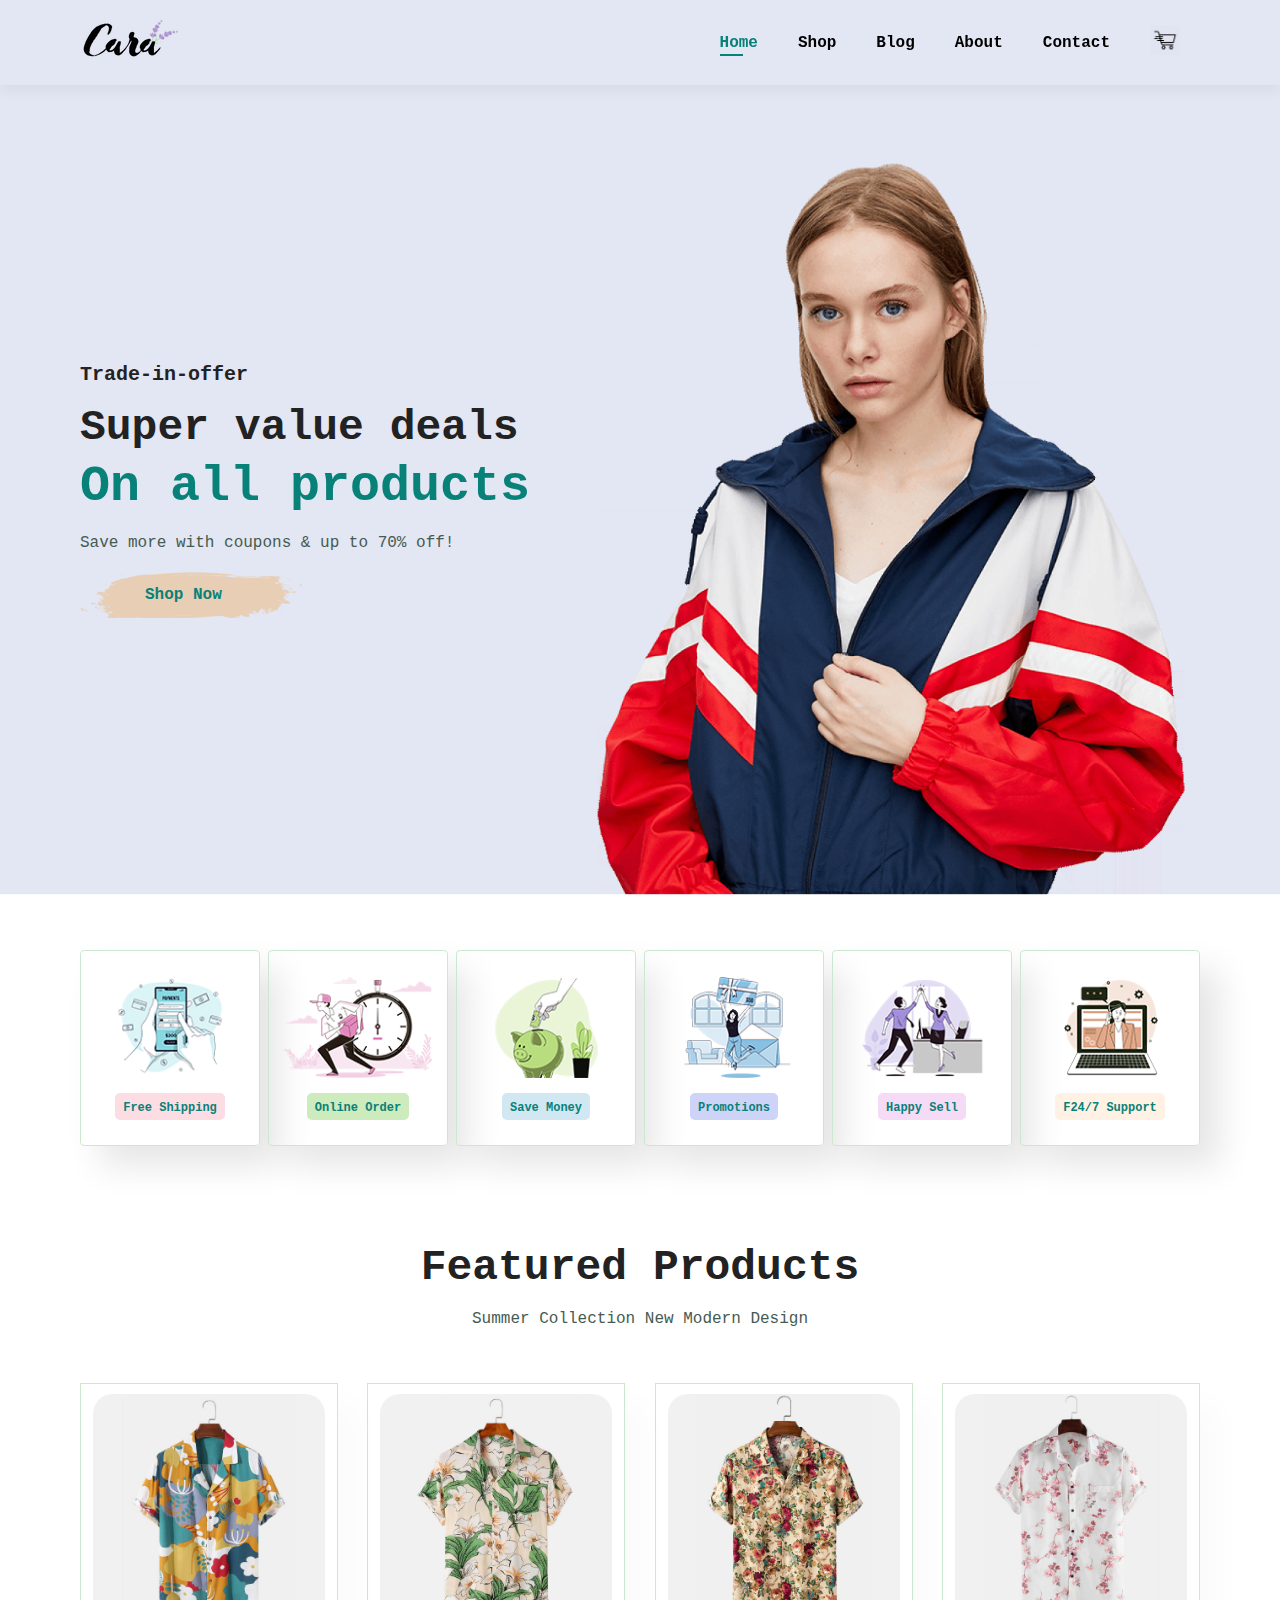
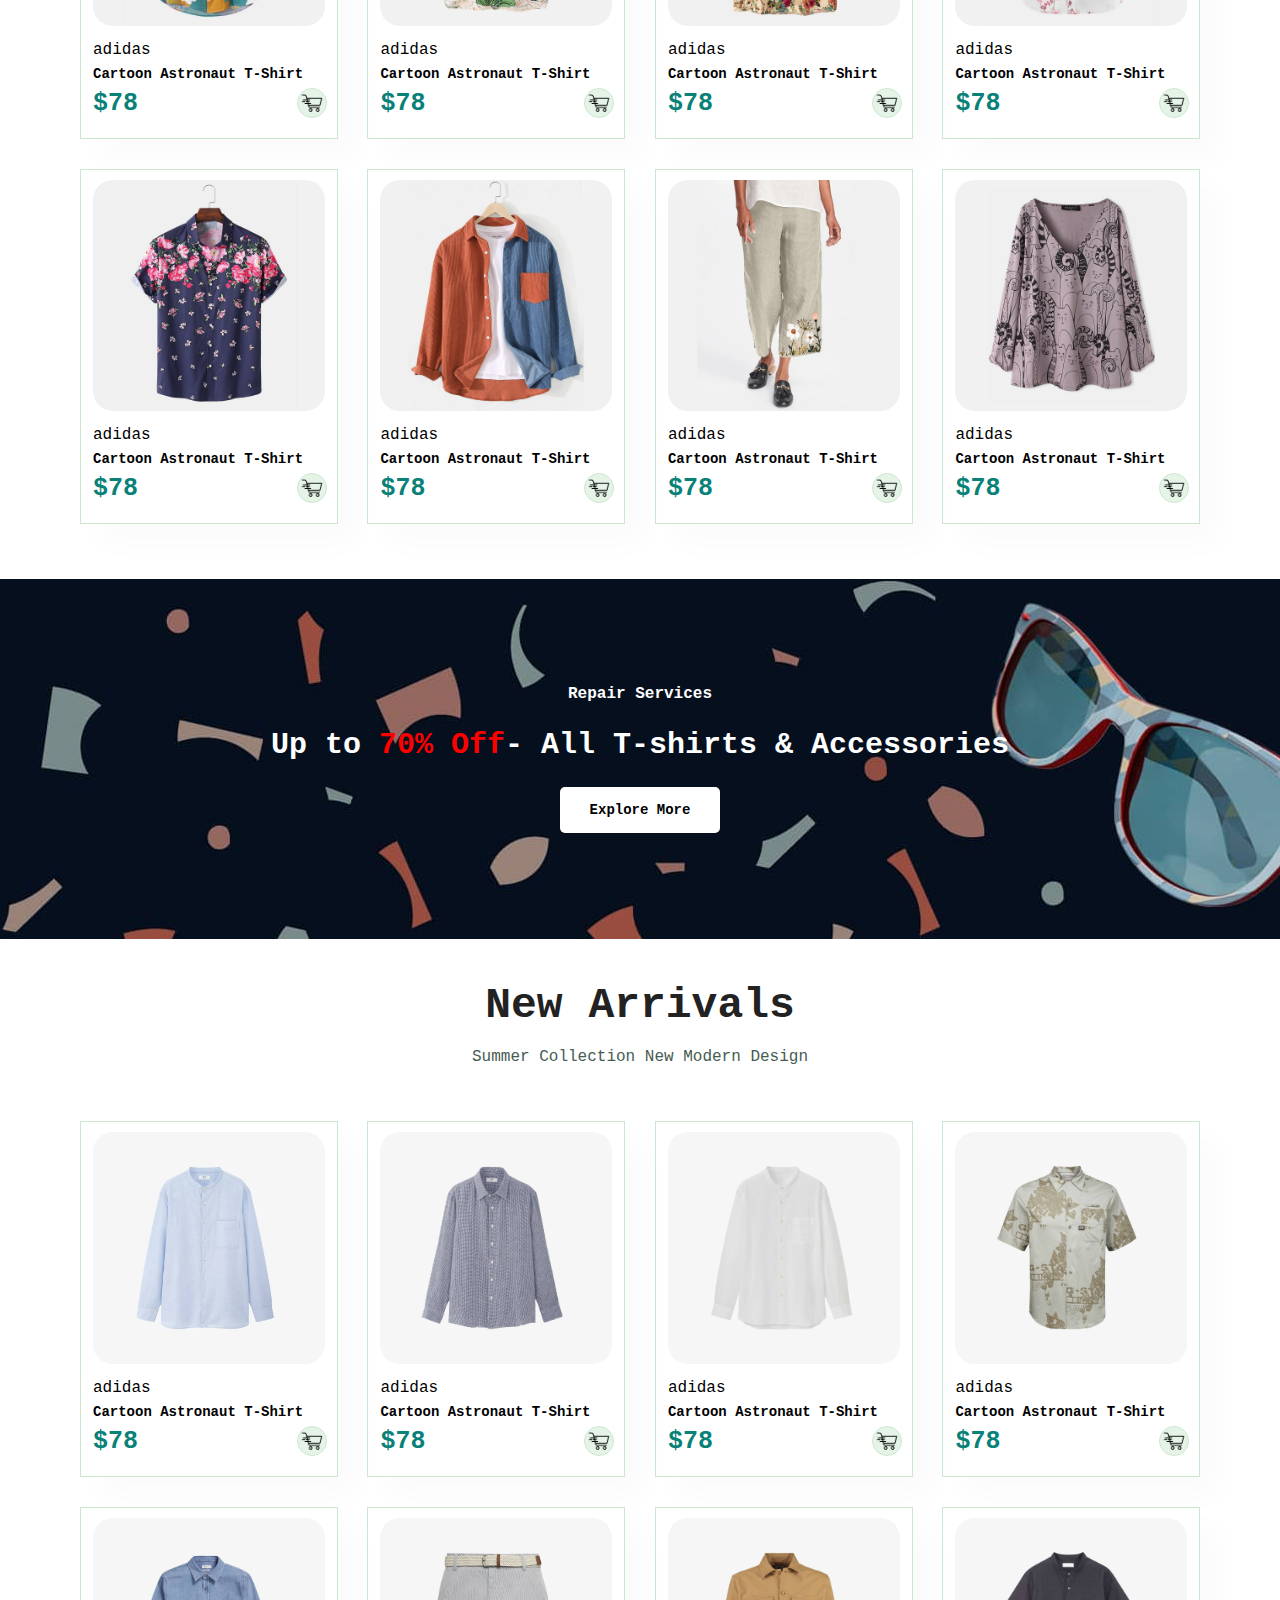
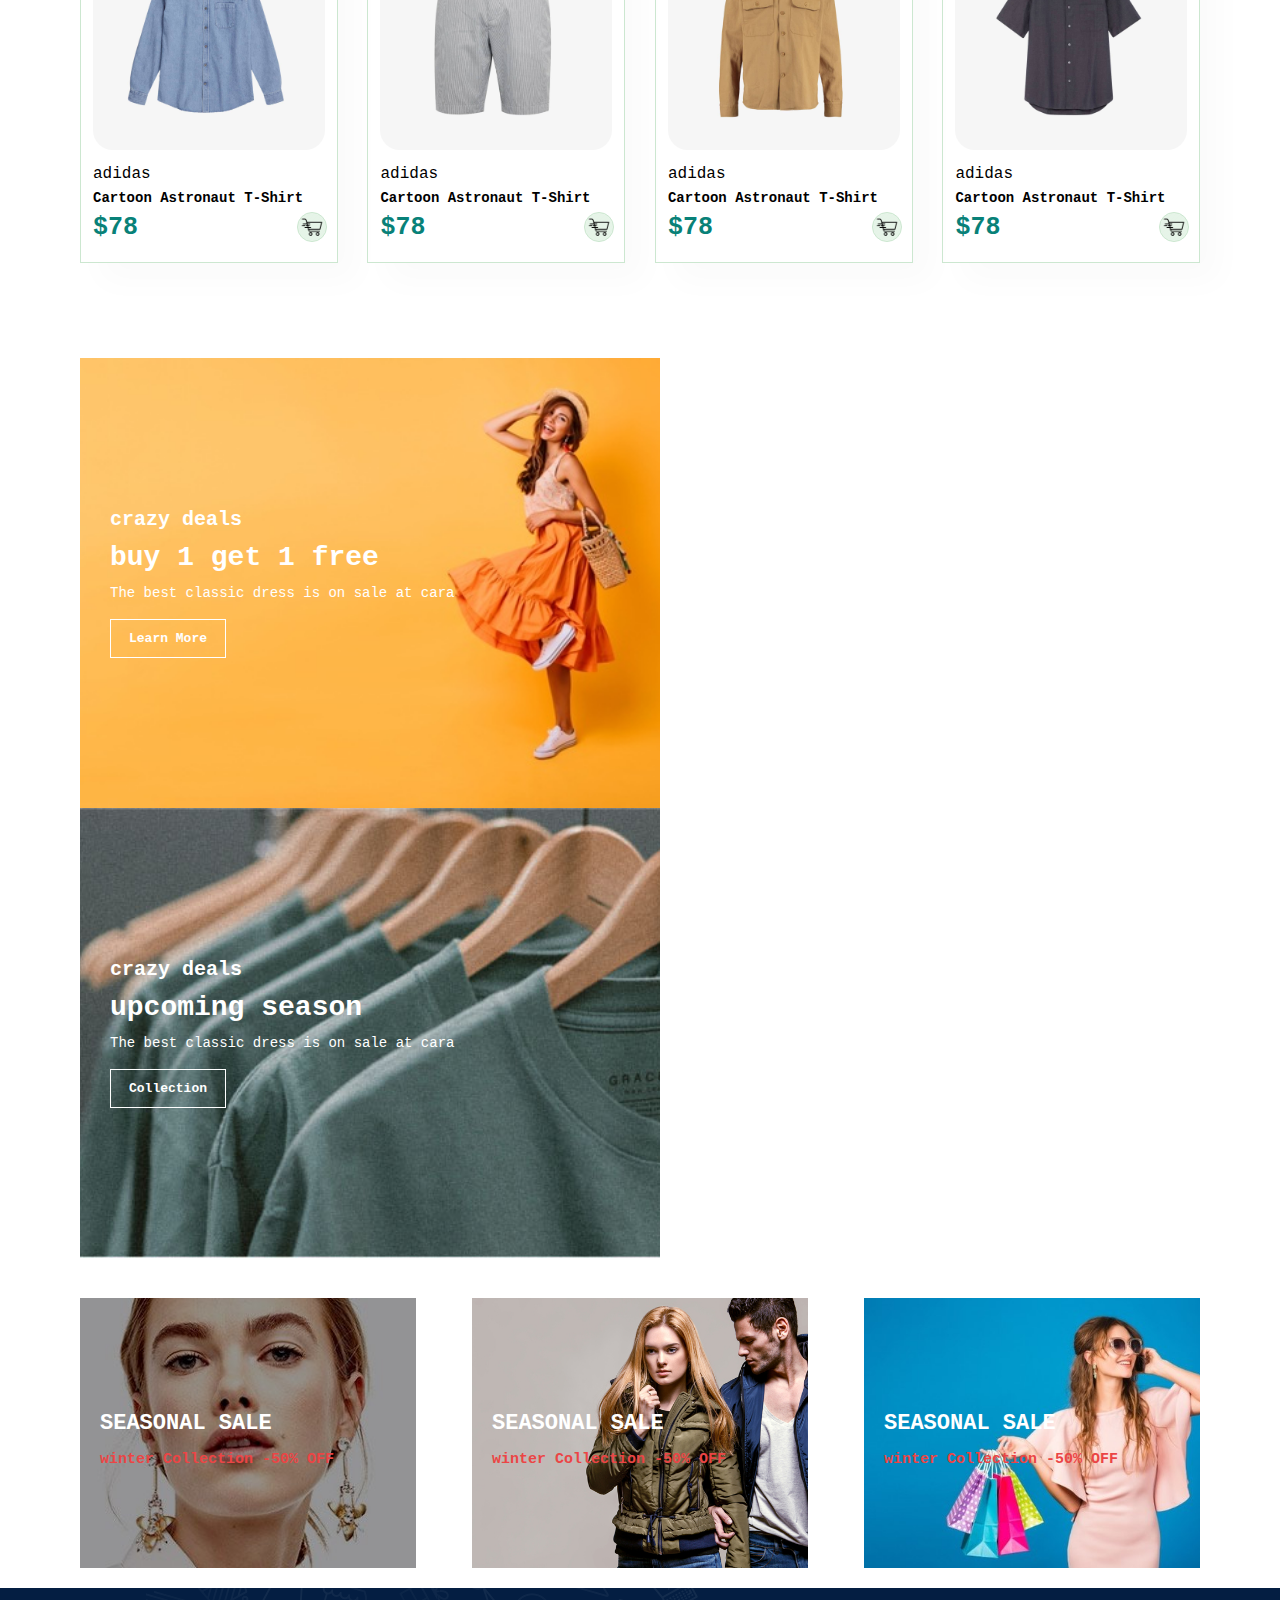
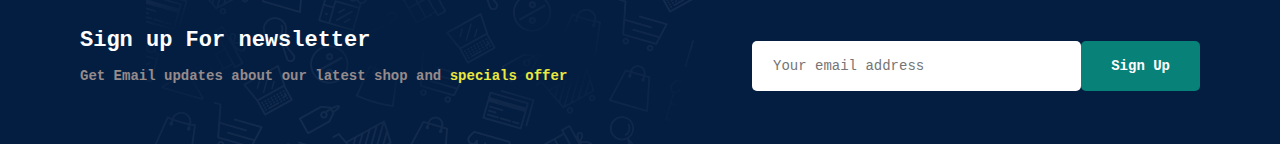
==== commit 48840172: "news letter section" ====
--- a/index.html
+++ b/index.html
@@ -305,6 +305,19 @@
 
     </section>
 
+    <!-- news letter -->
+    <section id="newsletter" class="section-p1 ">
+        <div class="newstext">
+            <h4>Sign up For newsletter</h4>
+            <p>Get Email updates about our latest shop and <span>specials offer</span>
+            </p>
+        </div>
+        <div class="form">
+            <input type="text" placeholder="Your email address">
+            <button class="normal">Sign Up</button>
+        </div>
+    </section>
+
 
 
 
--- a/style.css
+++ b/style.css
@@ -373,3 +373,48 @@
    font-size: 15px;
 }
 
+#newsletter{
+    display: flex;
+    justify-content: space-between;
+    flex-wrap: wrap;
+    align-items: center;
+    background-image: url('img/banner/b14.png');
+    background-repeat: no-repeat;
+    background-position: 20% 30%;
+    background-color: #041e42;
+}
+#newsletter h4{
+    font-size: 22px;
+    font-weight: 600;
+    color: #fff;
+}
+#newsletter .form{
+    display: flex;
+    width: 40%;
+}
+#newsletter p{
+    font-size: 14px;
+    font-weight: 600;
+    color: rgb(150, 139, 139);
+}
+#newsletter p span{
+    font-size: 14px;
+    font-weight: 600;
+    color: rgb(235, 232, 62);
+}
+#newsletter input{
+   height: 3.125rem;
+   padding: 0 1.25rem;
+   font-size: 14px;
+   width: 100%;
+   border: 1px solid transparent;
+   border-radius: 5px;
+   outline: none;
+}
+
+#newsletter button{
+ background-color:#088178;
+ color: #fff;
+ white-space: nowrap;
+}
+
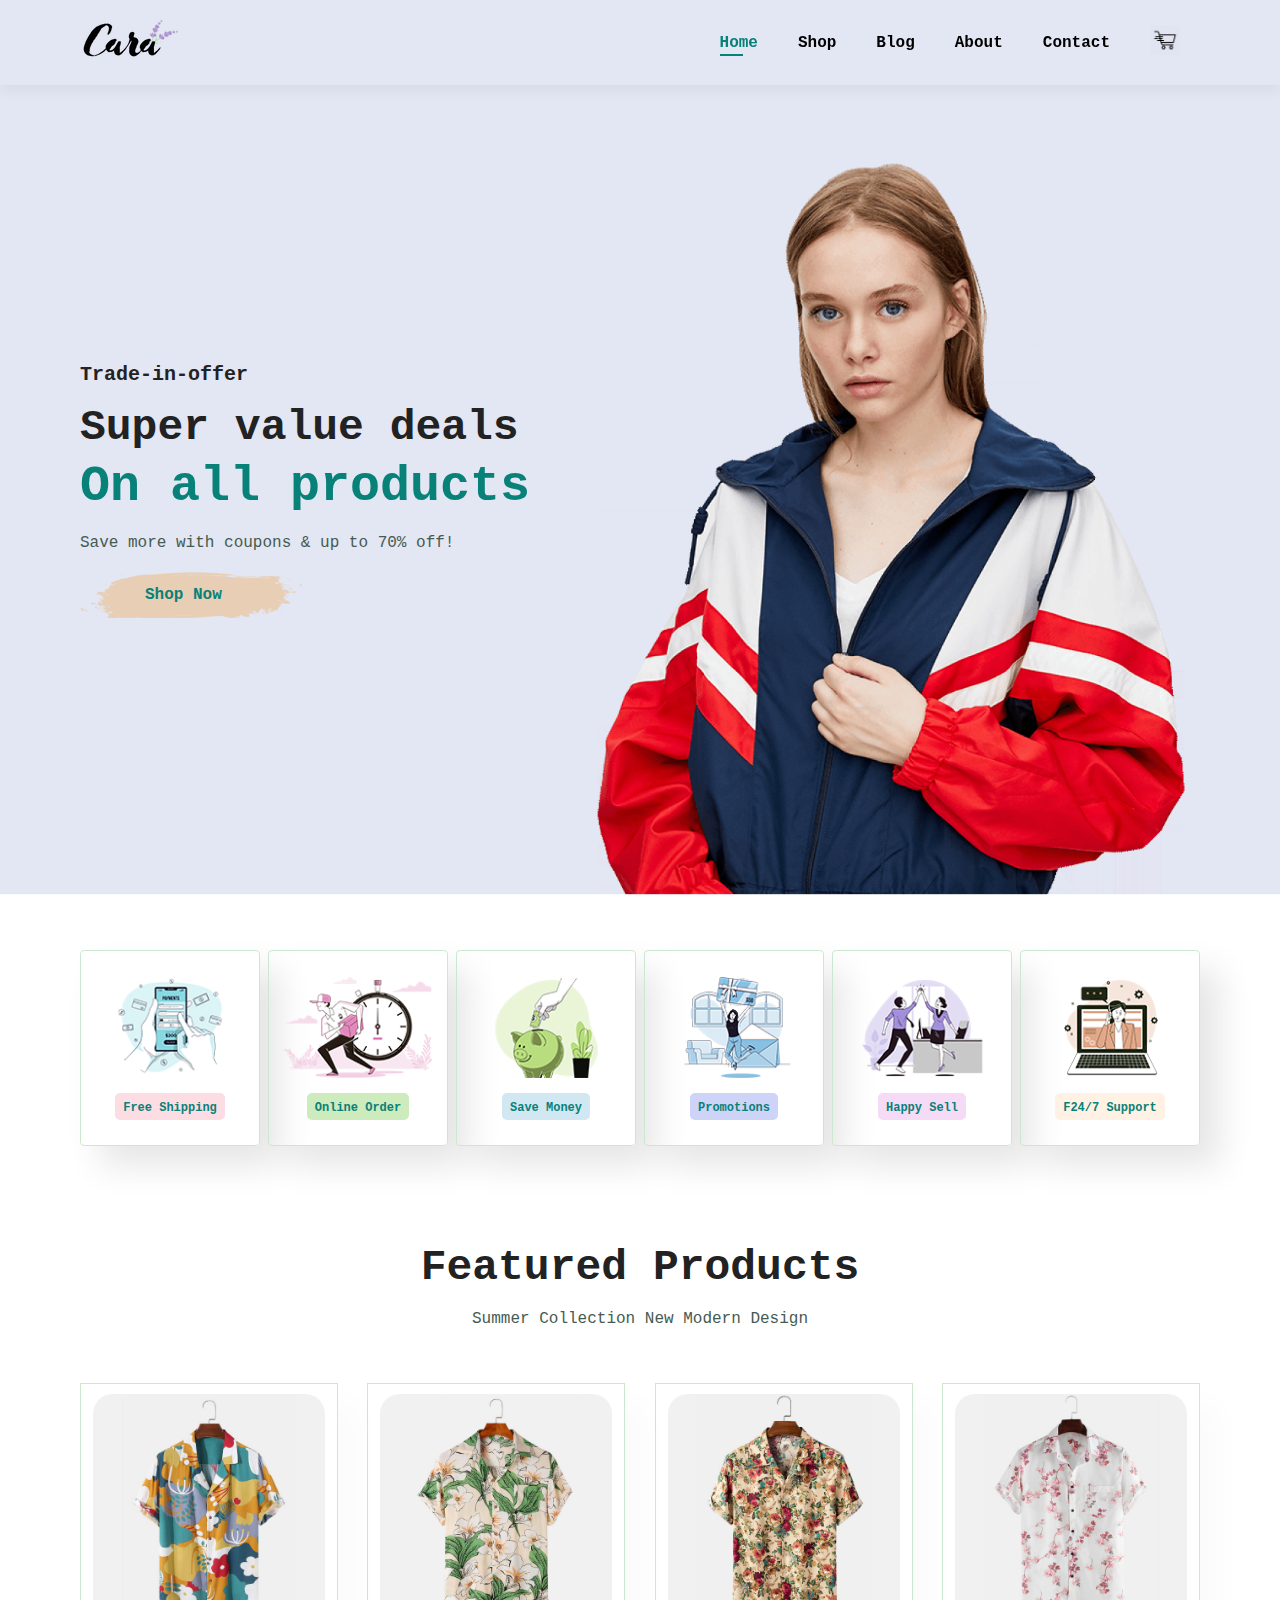
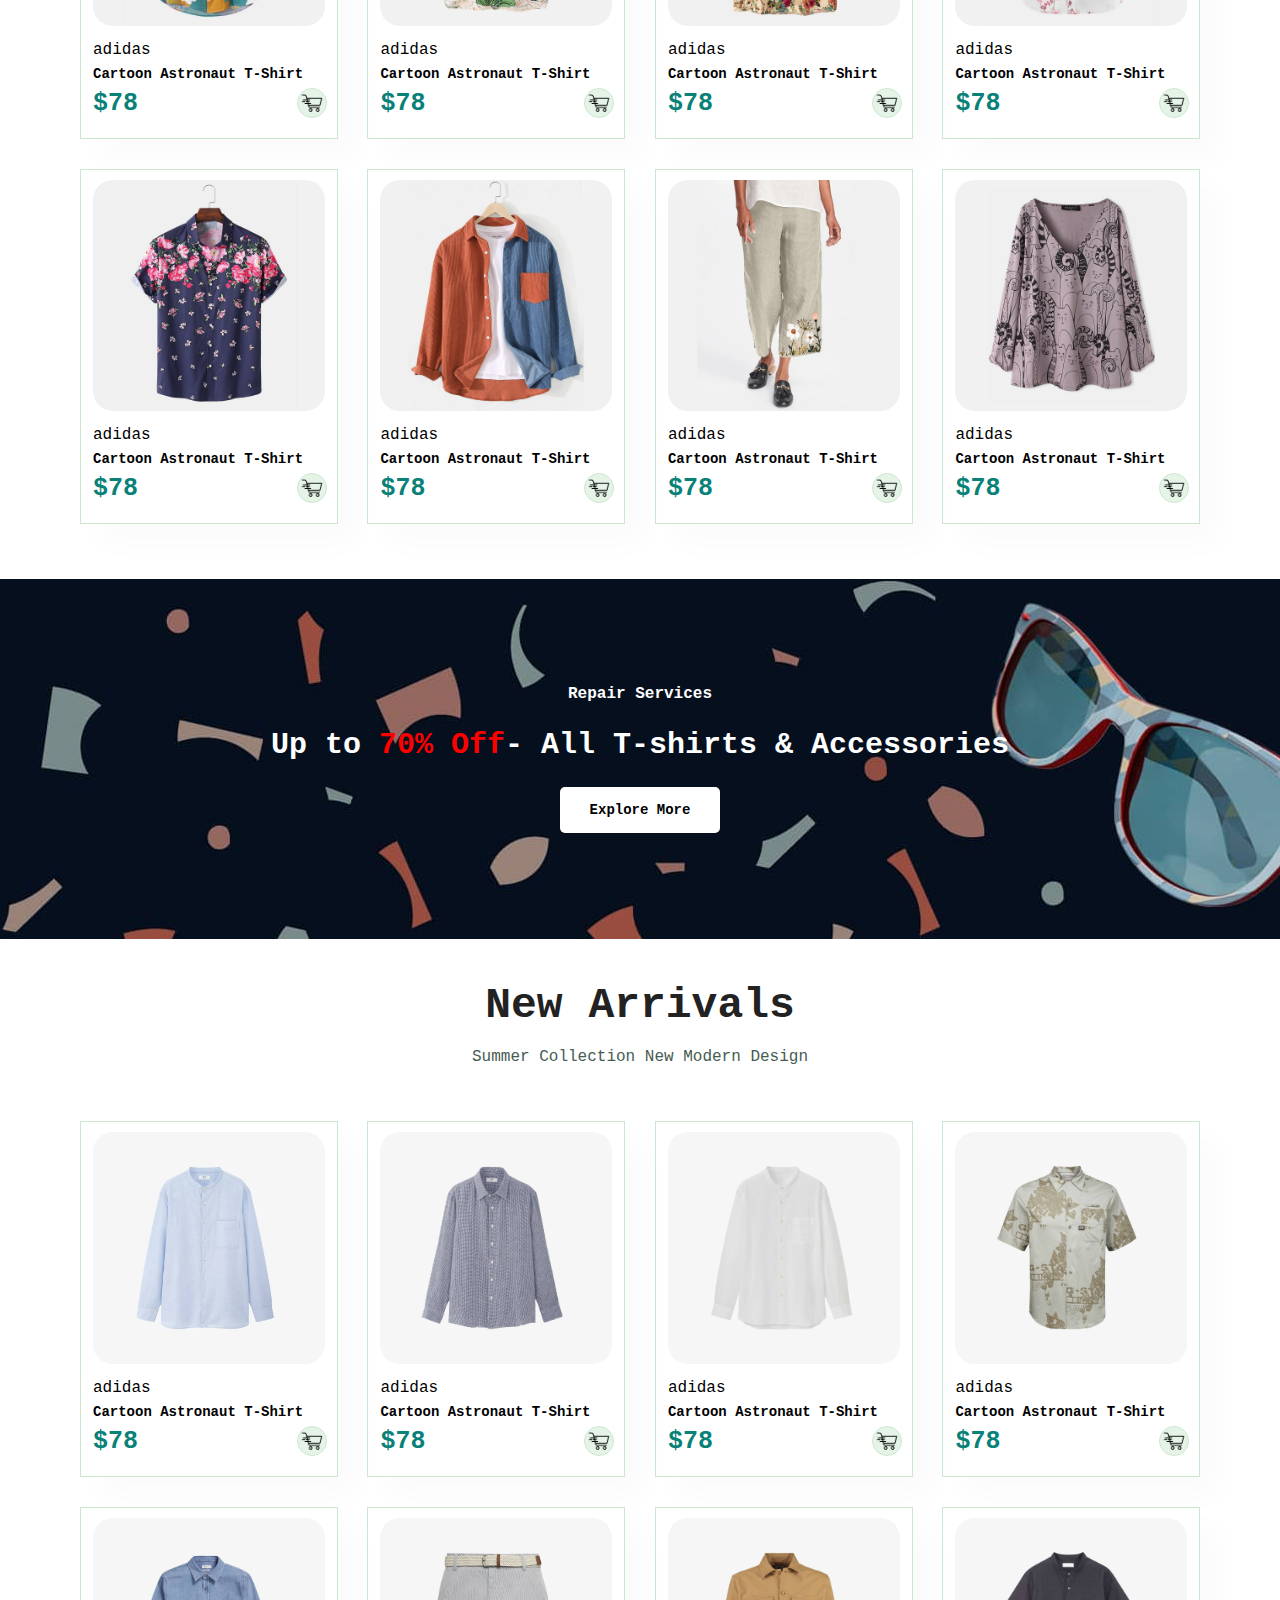
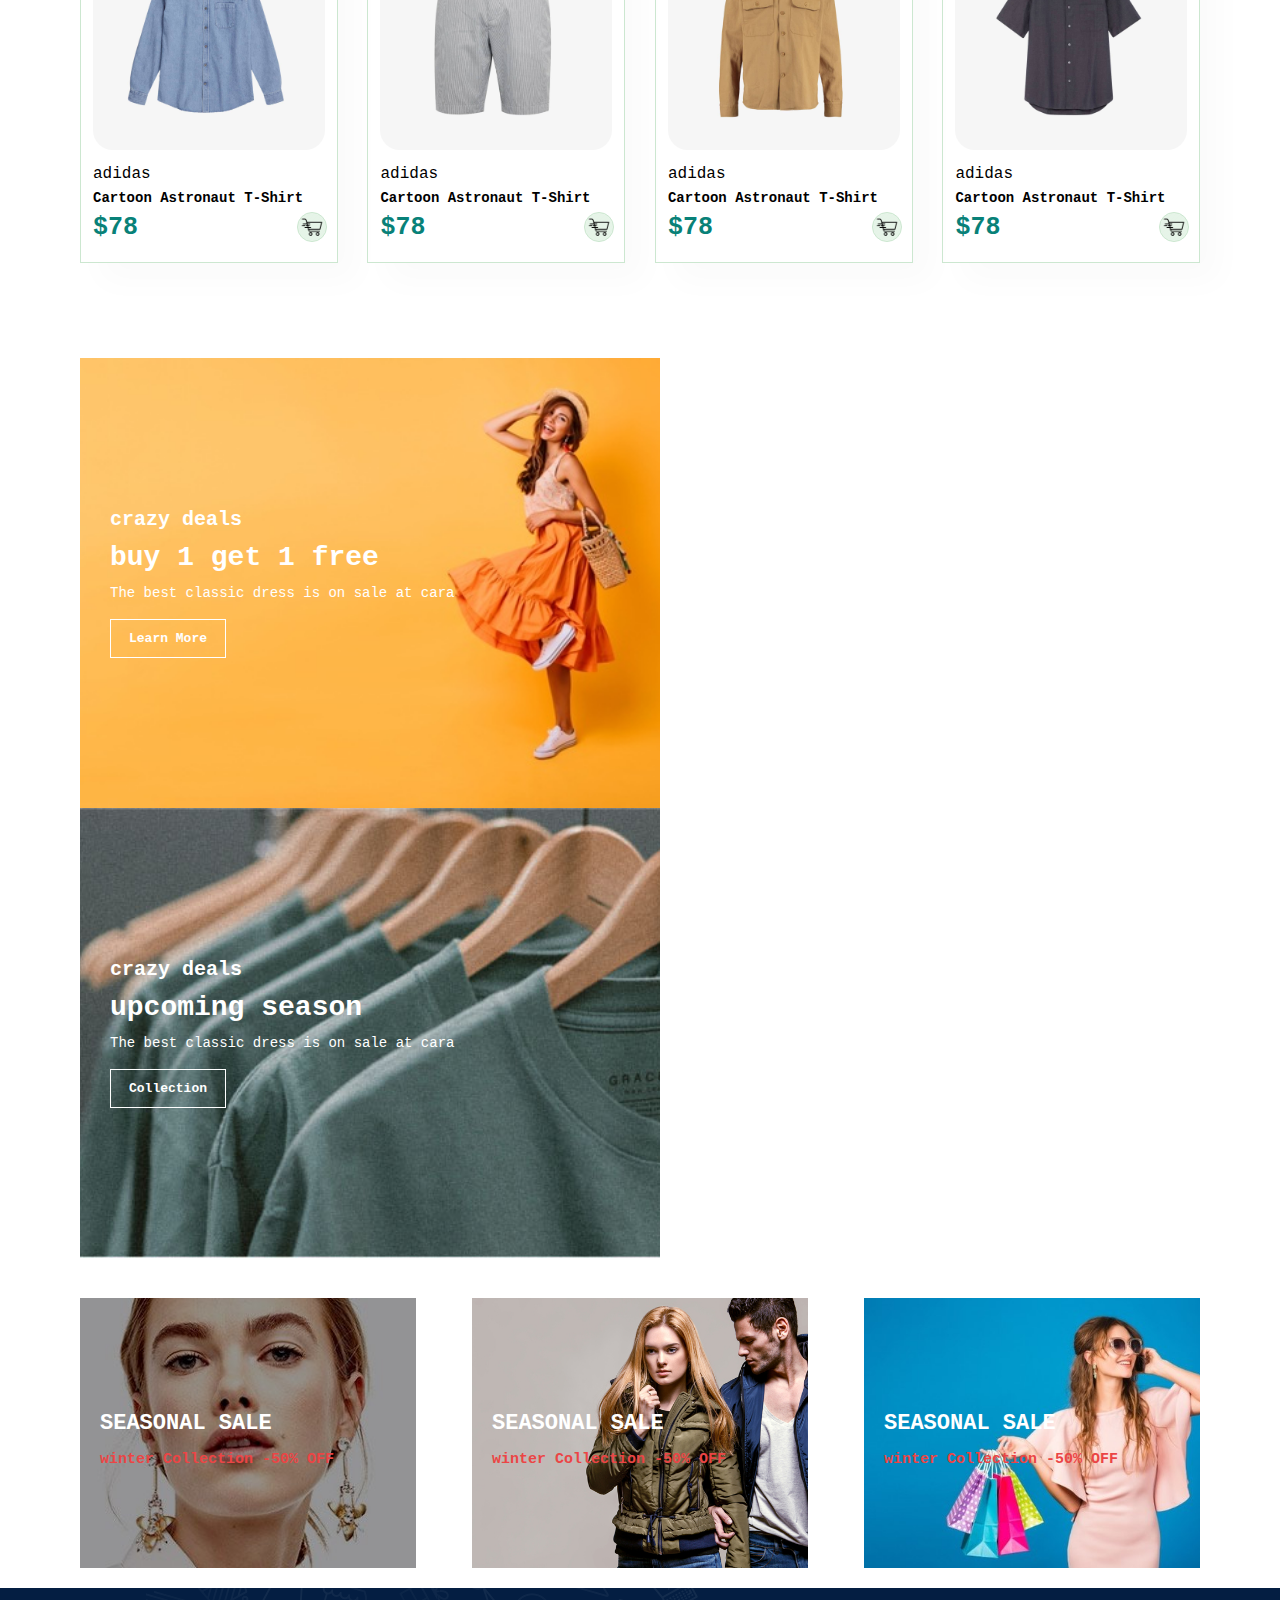
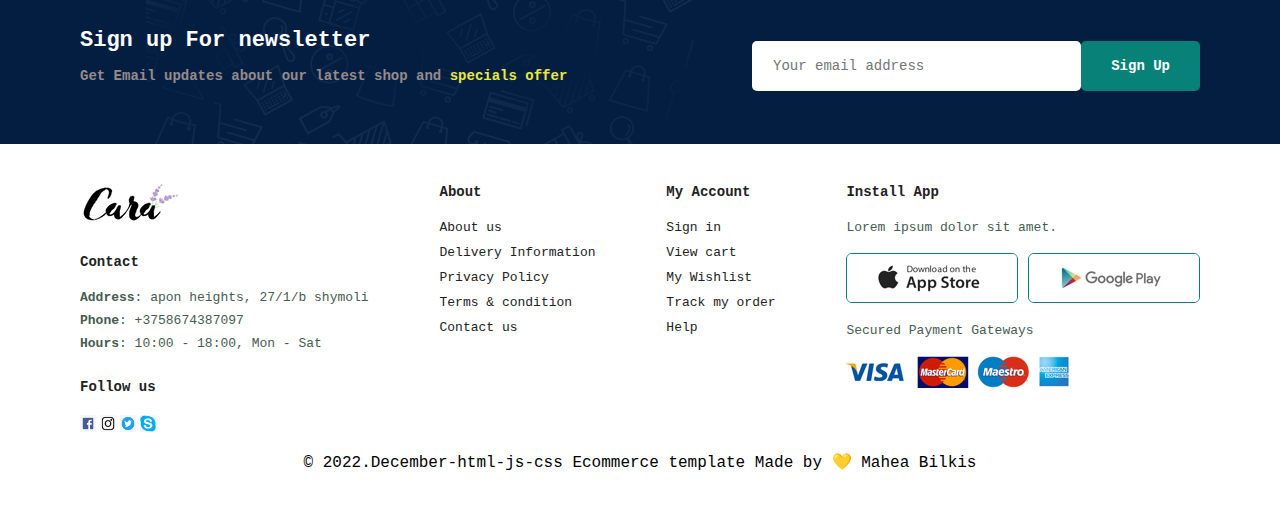
==== commit 9a6b0f87: "done with footer" ====
--- a/index.html
+++ b/index.html
@@ -318,7 +318,56 @@
         </div>
     </section>
 
-
+    <!-- footer  -->
+    <footer class="footer section-p1">
+        <div class="col">
+            <img class="logo" src="img/logo.png" alt="">
+            <h4>Contact</h4>
+            <p>
+                <strong>Address</strong>: apon heights, 27/1/b shymoli
+            </p>
+            <p><strong>Phone</strong>: +3758674387097</p>
+            <p><strong>Hours</strong>: 10:00 - 18:00, Mon - Sat</p>
+            <div class="follow">
+                <h4>Follow us</h4>
+                <div class="icons">
+                    <img class="icon" src="img/facebook.png" alt="">
+                    <img class="icon" src="img/insta.jpg" alt="">
+                    <img class="icon" src="img/twitter.png" alt="">
+                    <img class="icon" src="img/skype.png" alt="">
+                </div>
+            </div>
+        </div>
+        <div class="col">
+            <h4>About</h4>
+            <a href="#">About us</a>
+            <a href="#">Delivery Information</a>
+            <a href="#">Privacy Policy</a>
+            <a href="#">Terms & condition</a>
+            <a href="#">Contact us</a>
+        </div>
+        <div class="col">
+            <h4>My Account</h4>
+            <a href="#">Sign in</a>
+            <a href="#">View cart</a>
+            <a href="#">My Wishlist</a>
+            <a href="#">Track my order</a>
+            <a href="#">Help</a>
+        </div>
+        <div class="col install">
+            <h4>Install App</h4>
+           <p>Lorem ipsum dolor sit amet.</p>
+            <div class="row">
+                <img src="img/pay/app.jpg" alt="">
+                <img src="img/pay/play.jpg" alt="">
+            </div>
+            <p>Secured Payment Gateways</p>
+            <img src="img/pay/pay.png" alt="">
+        </div>
+        <div class="copy">
+            &#169; 2022.December-html-js-css Ecommerce template Made by &#128155; Mahea Bilkis
+        </div>
+    </footer>
 
 
 
--- a/style.css
+++ b/style.css
@@ -373,6 +373,8 @@
    font-size: 15px;
 }
 
+/* news letter */
+
 #newsletter{
     display: flex;
     justify-content: space-between;
@@ -418,3 +420,65 @@
  white-space: nowrap;
 }
 
+/* social icon */
+.icons{
+    display: flex;
+  flex-wrap: wrap;
+
+}
+.icon{
+    width: 20px;
+    cursor: pointer;
+    padding-right: 4px;
+}
+
+footer{
+    display: flex;
+    flex-wrap: wrap;
+    justify-content: space-between;
+}
+
+footer .col{
+    display: flex;
+   flex-direction: column;
+ align-items: flex-start;
+ margin-bottom: 20px;
+}
+
+footer .logo{
+ margin-bottom: 30px;
+}
+
+footer h4{
+font-size: 14px;
+padding-bottom: 20px;
+}
+footer p{
+font-size: 13px;
+margin: 0 0 8px 0;
+}
+footer a{
+font-size: 13px;
+text-decoration: none;
+color:#222;
+margin-bottom: 10px;
+}
+footer .follow{
+    margin-top: 20px;
+}
+footer .install .row img{
+    border: 1px solid #088178;
+    border-radius: 6px;
+}
+footer .install img{
+    margin: 10px 0 15px 0;
+}
+
+footer a:hover{
+   color: #79a8e9;
+}
+footer .copy{
+    width: 100%;
+    text-align: center;
+}
+
